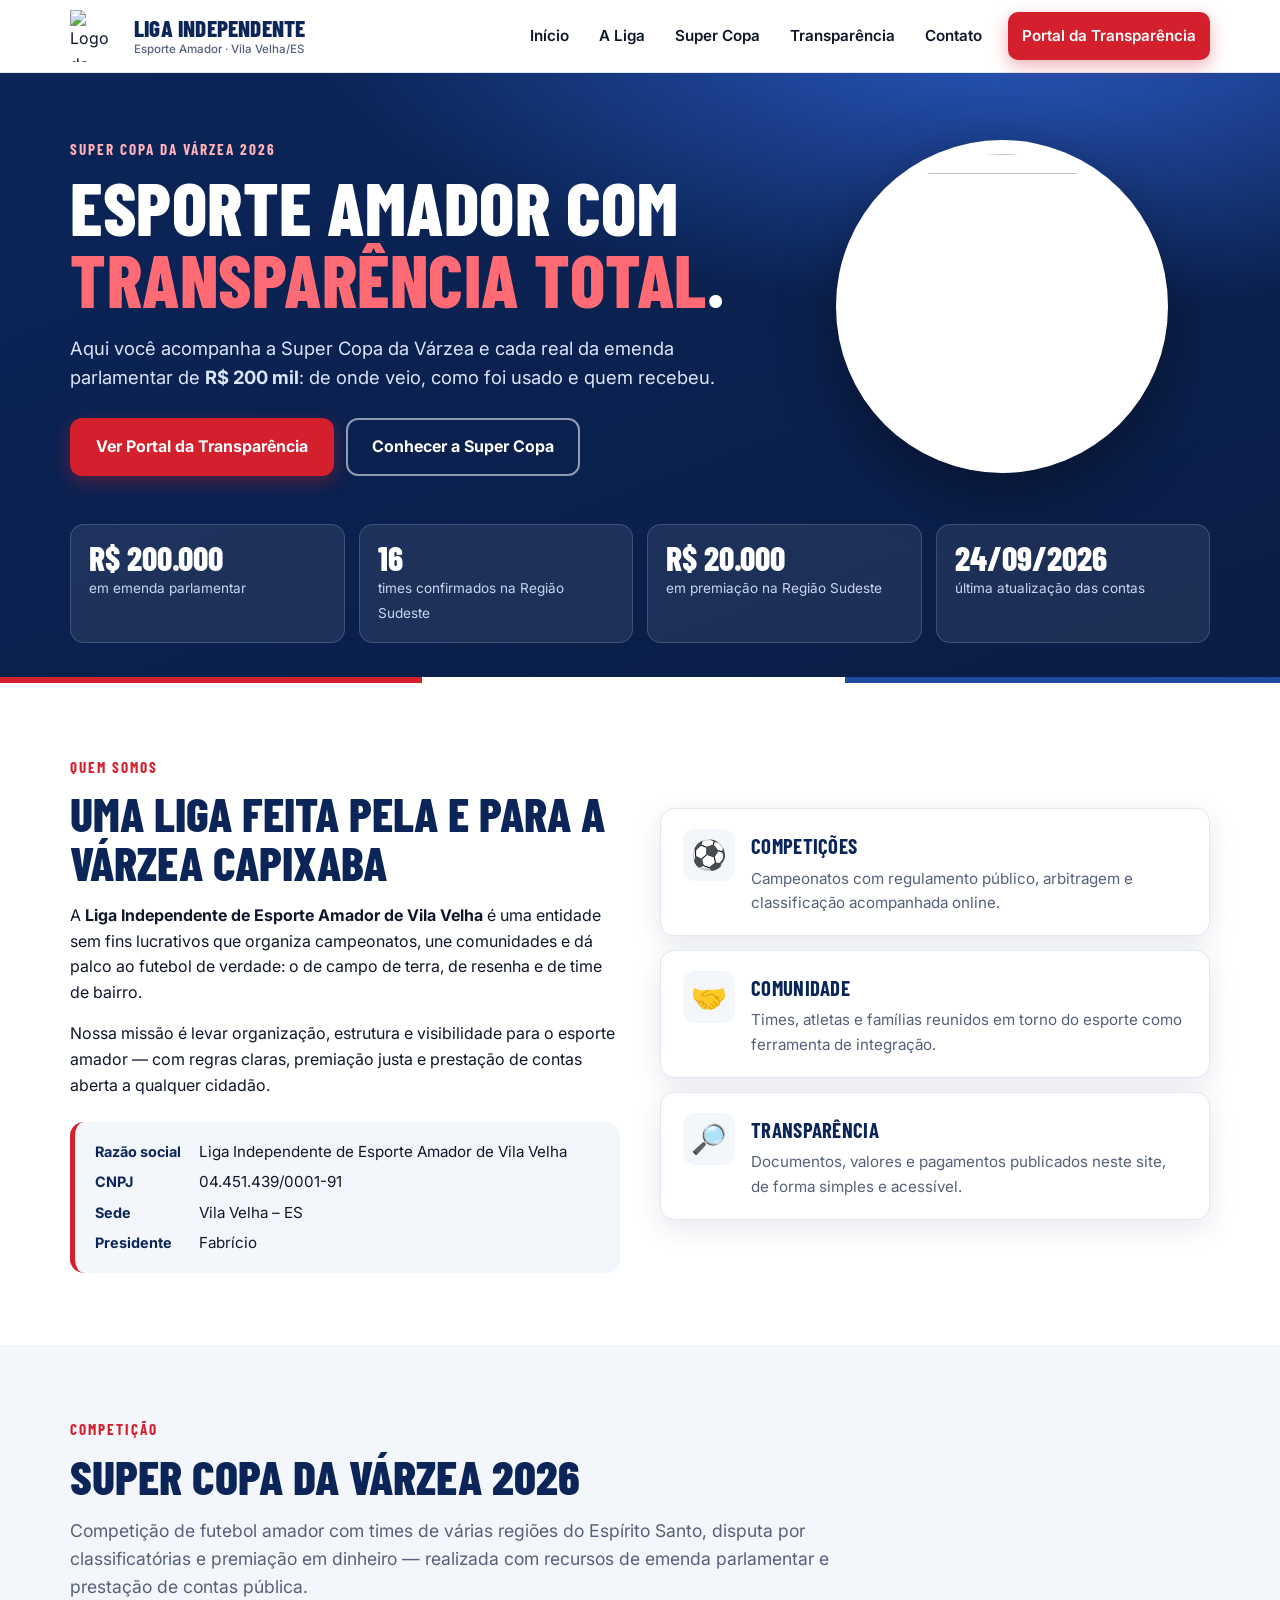
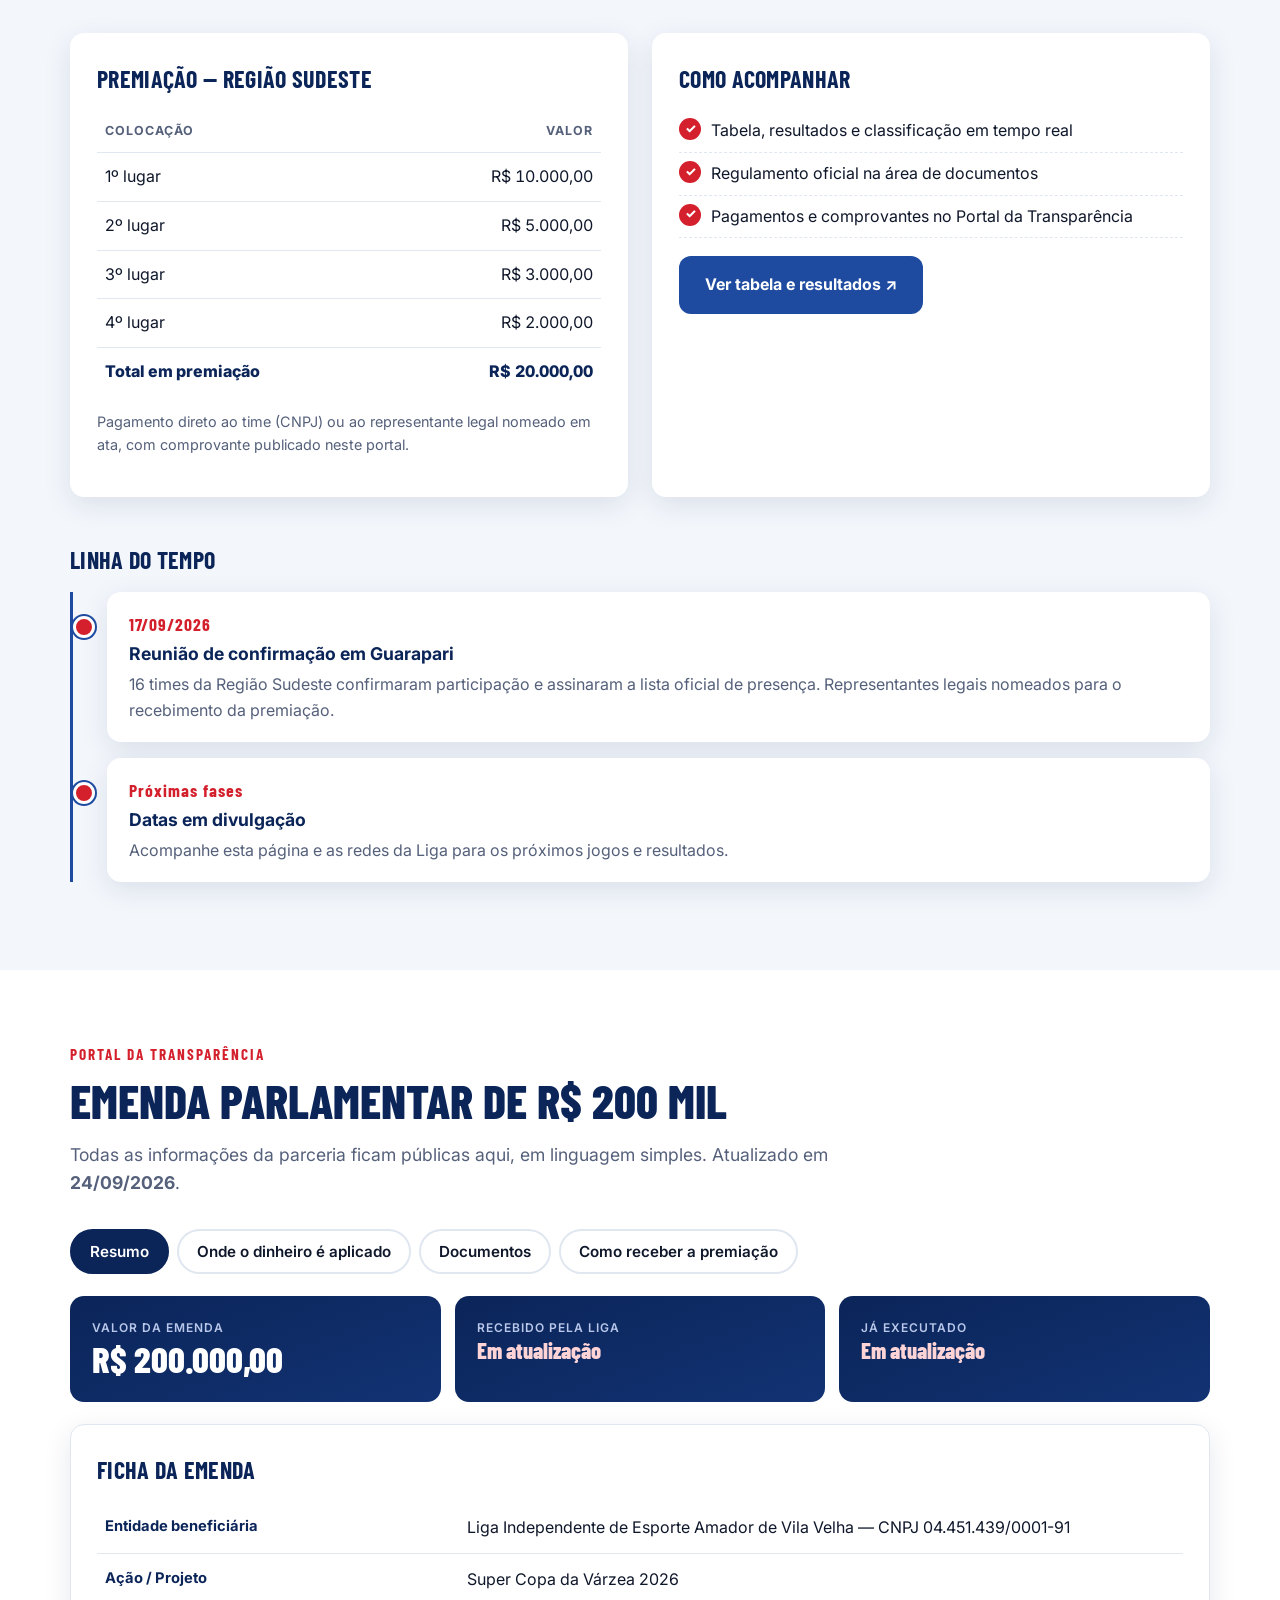
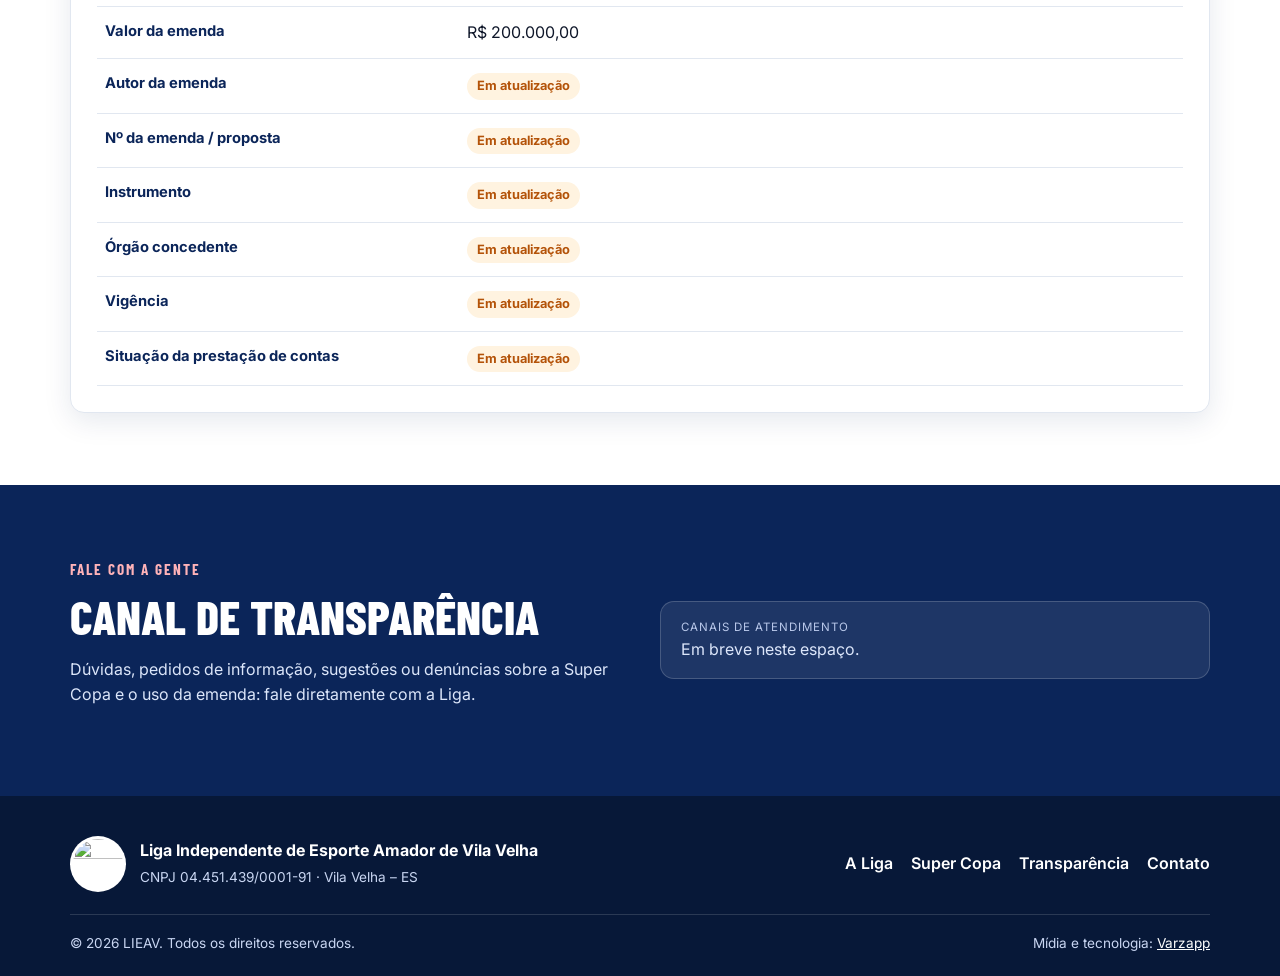
==== index.html @ 59b1d53a "Publica site da Liga (versao inicial)" ====
<!doctype html>
<html lang="pt-BR">
<head>
<meta charset="utf-8">
<meta name="viewport" content="width=device-width, initial-scale=1">
<title>Liga Independente de Esporte Amador de Vila Velha — Super Copa da Várzea e Transparência</title>
<meta name="description" content="Site oficial da Liga Independente de Esporte Amador de Vila Velha (LIEAV). Acompanhe a Super Copa da Várzea e o Portal da Transparência da emenda parlamentar de R$ 200 mil.">
<link rel="canonical" href="https://ligav.com.br/">
<meta name="theme-color" content="#0B2559">
<link rel="icon" type="image/png" href="assets/favicon.png">
<link rel="apple-touch-icon" href="assets/apple-touch-icon.png">
<meta property="og:type" content="website">
<meta property="og:locale" content="pt_BR">
<meta property="og:site_name" content="Liga Independente — LIEAV">
<meta property="og:title" content="Liga Independente de Esporte Amador de Vila Velha">
<meta property="og:description" content="Super Copa da Várzea e Portal da Transparência da emenda parlamentar de R$ 200 mil.">
<meta property="og:url" content="https://ligav.com.br/">
<meta property="og:image" content="https://ligav.com.br/assets/og-image.jpg">
<meta name="twitter:card" content="summary_large_image">
<link rel="preconnect" href="https://fonts.googleapis.com">
<link rel="preconnect" href="https://fonts.gstatic.com" crossorigin>
<link href="https://fonts.googleapis.com/css2?family=Barlow+Condensed:wght@600;700;800&family=Inter:wght@400;500;600;700&display=swap" rel="stylesheet">
<link rel="stylesheet" href="style.css">
<script type="application/ld+json">
{"@context":"https://schema.org","@type":"SportsOrganization","name":"Liga Independente de Esporte Amador de Vila Velha","alternateName":"LIEAV","url":"https://ligav.com.br/","logo":"https://ligav.com.br/assets/logo.png","sport":"Futebol","address":{"@type":"PostalAddress","addressLocality":"Vila Velha","addressRegion":"ES","addressCountry":"BR"},"taxID":"04.451.439/0001-91"}
</script>
</head>
<body>
<a class="skip" href="#conteudo">Ir para o conteúdo</a>

<header class="top" id="top">
  <div class="wrap top__in">
    <a class="brand" href="#inicio" aria-label="Liga Independente — início">
      <img src="assets/logo-256.png" width="52" height="52" alt="Logo da Liga Independente">
      <span class="brand__txt"><strong>Liga Independente</strong><small>Esporte Amador · Vila Velha/ES</small></span>
    </a>
    <button class="burger" aria-label="Abrir menu" aria-expanded="false" aria-controls="menu"><span></span><span></span><span></span></button>
    <nav id="menu" class="menu" aria-label="Principal">
      <a href="#inicio">Início</a>
      <a href="#liga">A Liga</a>
      <a href="#super-copa">Super Copa</a>
      <a href="#transparencia">Transparência</a>
      <a href="#contato">Contato</a>
      <a class="btn btn--red menu__cta" href="#transparencia">Portal da Transparência</a>
    </nav>
  </div>
</header>

<main id="conteudo">

<!-- HERO -->
<section class="hero" id="inicio">
  <div class="wrap hero__in">
    <div class="hero__txt">
      <span class="kicker">Super Copa da Várzea 2026</span>
      <h1>Esporte amador com <em>transparência total</em>.</h1>
      <p class="lead">Aqui você acompanha a Super Copa da Várzea e cada real da emenda parlamentar de <strong>R$&nbsp;200&nbsp;mil</strong>: de onde veio, como foi usado e quem recebeu.</p>
      <div class="hero__cta">
        <a class="btn btn--red" href="#transparencia">Ver Portal da Transparência</a>
        <a class="btn btn--ghost" href="#super-copa">Conhecer a Super Copa</a>
      </div>
    </div>
    <div class="hero__logo"><img src="assets/logo.png" alt="" width="380" height="380"></div>
  </div>
  <div class="wrap">
    <ul class="stats" id="stats" aria-label="Números da competição"></ul>
  </div>
</section>

<!-- A LIGA -->
<section class="sec" id="liga">
  <div class="wrap grid2">
    <div>
      <span class="kicker kicker--dark">Quem somos</span>
      <h2>Uma liga feita pela e para a várzea capixaba</h2>
      <p>A <strong>Liga Independente de Esporte Amador de Vila Velha</strong> é uma entidade sem fins lucrativos que organiza campeonatos, une comunidades e dá palco ao futebol de verdade: o de campo de terra, de resenha e de time de bairro.</p>
      <p>Nossa missão é levar organização, estrutura e visibilidade para o esporte amador — com regras claras, premiação justa e prestação de contas aberta a qualquer cidadão.</p>
      <dl class="facts" id="facts"></dl>
    </div>
    <div class="cards3">
      <article class="card"><div class="ico" aria-hidden="true">⚽</div><h3>Competições</h3><p>Campeonatos com regulamento público, arbitragem e classificação acompanhada online.</p></article>
      <article class="card"><div class="ico" aria-hidden="true">🤝</div><h3>Comunidade</h3><p>Times, atletas e famílias reunidos em torno do esporte como ferramenta de integração.</p></article>
      <article class="card"><div class="ico" aria-hidden="true">🔎</div><h3>Transparência</h3><p>Documentos, valores e pagamentos publicados neste site, de forma simples e acessível.</p></article>
    </div>
  </div>
</section>

<!-- SUPER COPA -->
<section class="sec sec--alt" id="super-copa">
  <div class="wrap">
    <span class="kicker kicker--dark">Competição</span>
    <h2>Super Copa da Várzea 2026</h2>
    <p class="sec__lead">Competição de futebol amador com times de várias regiões do Espírito Santo, disputa por classificatórias e premiação em dinheiro — realizada com recursos de emenda parlamentar e prestação de contas pública.</p>

    <div class="grid2 grid2--top">
      <div class="panel">
        <h3>Premiação — Região Sudeste</h3>
        <table class="tbl" id="tbl-premio"><thead><tr><th>Colocação</th><th class="r">Valor</th></tr></thead><tbody></tbody><tfoot></tfoot></table>
        <p class="note">Pagamento direto ao time (CNPJ) ou ao representante legal nomeado em ata, com comprovante publicado neste portal.</p>
      </div>
      <div class="panel">
        <h3>Como acompanhar</h3>
        <ul class="ticks">
          <li>Tabela, resultados e classificação em tempo real</li>
          <li>Regulamento oficial na área de documentos</li>
          <li>Pagamentos e comprovantes no Portal da Transparência</li>
        </ul>
        <a class="btn btn--blue" id="btn-tabelas" href="https://varzapp.com" target="_blank" rel="noopener">Ver tabela e resultados ↗</a>
      </div>
    </div>

    <h3 class="sub">Linha do tempo</h3>
    <ol class="timeline" id="timeline"></ol>
  </div>
</section>

<!-- TRANSPARÊNCIA -->
<section class="sec" id="transparencia">
  <div class="wrap">
    <span class="kicker kicker--dark">Portal da Transparência</span>
    <h2>Emenda parlamentar de R$&nbsp;200&nbsp;mil</h2>
    <p class="sec__lead">Todas as informações da parceria ficam públicas aqui, em linguagem simples. Atualizado em <strong id="atualizado"></strong>.</p>

    <nav class="tabs" role="tablist" aria-label="Seções da transparência">
      <button role="tab" aria-selected="true" data-tab="resumo">Resumo</button>
      <button role="tab" aria-selected="false" data-tab="aplicacao">Onde o dinheiro é aplicado</button>
      <button role="tab" aria-selected="false" data-tab="documentos">Documentos</button>
      <button role="tab" aria-selected="false" data-tab="premiacao">Como receber a premiação</button>
    </nav>

    <div class="tabpanel" id="tab-resumo">
      <div class="money" id="money"></div>
      <div class="panel">
        <h3>Ficha da emenda</h3>
        <dl class="ficha" id="ficha"></dl>
      </div>
    </div>

    <div class="tabpanel" id="tab-aplicacao" hidden>
      <div class="panel">
        <h3>Plano de aplicação</h3>
        <p class="note">Mostramos aqui apenas valores já confirmados. O plano completo é publicado em <a href="#transparencia" data-goto="documentos">Documentos</a> assim que aprovado.</p>
        <div id="aplicacao"></div>
      </div>
    </div>

    <div class="tabpanel" id="tab-documentos" hidden>
      <div class="filters" id="filters" role="group" aria-label="Filtrar por categoria"></div>
      <ul class="docs" id="docs"></ul>
    </div>

    <div class="tabpanel" id="tab-premiacao" hidden>
      <div class="grid2 grid2--top">
        <div class="panel">
          <h3>Time sem CNPJ</h3>
          <p>Times sem CNPJ formalizam um <strong>representante legal</strong> por meio de ata, para receber a premiação com segurança e transparência.</p>
          <h4>A ata deve conter</h4>
          <ul class="ticks">
            <li>Assinatura de, no mínimo, 3 membros do time</li>
            <li>Nome e CPF do representante legal nomeado</li>
            <li>Dados bancários completos (banco, agência, conta e tipo)</li>
            <li>Assinatura e aceite do representante nomeado</li>
            <li>Data e registro formal</li>
          </ul>
        </div>
        <div class="panel">
          <h3>Documentos necessários</h3>
          <ul class="ticks">
            <li>Cópia da ata assinada</li>
            <li>Cópia do CPF do representante legal</li>
            <li>Comprovante da conta bancária</li>
          </ul>
          <p class="note"><strong>Importante:</strong> o representante responde legal e financeiramente pelo recebimento. Por segurança e pela LGPD, os dados pessoais entregues à Liga <u>não são publicados</u> — aqui aparecem apenas nome do time, valor e comprovante de pagamento.</p>
        </div>
      </div>
    </div>
  </div>
</section>

<!-- CONTATO -->
<section class="sec sec--navy" id="contato">
  <div class="wrap grid2">
    <div>
      <span class="kicker">Fale com a gente</span>
      <h2>Canal de transparência</h2>
      <p>Dúvidas, pedidos de informação, sugestões ou denúncias sobre a Super Copa e o uso da emenda: fale diretamente com a Liga.</p>
    </div>
    <div class="contact" id="contact"></div>
  </div>
</section>
</main>

<footer class="foot">
  <div class="wrap foot__in">
    <div class="foot__brand">
      <img src="assets/logo-256.png" width="56" height="56" alt="">
      <div>
        <strong>Liga Independente de Esporte Amador de Vila Velha</strong>
        <span>CNPJ 04.451.439/0001-91 · Vila Velha – ES</span>
      </div>
    </div>
    <div class="foot__links">
      <a href="#liga">A Liga</a><a href="#super-copa">Super Copa</a><a href="#transparencia">Transparência</a><a href="#contato">Contato</a>
    </div>
  </div>
  <div class="wrap foot__copy">
    <span>© 2026 LIEAV. Todos os direitos reservados.</span>
    <span>Mídia e tecnologia: <a href="https://varzapp.com" target="_blank" rel="noopener">Varzapp</a></span>
  </div>
</footer>

<script src="data.js"></script>
<script src="app.js"></script>
</body>
</html>
---- style.css ----
:root{
  --navy:#0B2559; --blue:#1E4BA0; --red:#D4202C; --red-d:#B21823;
  --ink:#0F172A; --muted:#55607A; --bg:#FFFFFF; --alt:#F3F6FB; --line:#E1E7F0;
  --ok:#0F8A5F; --warn:#B45309;
  --r:14px; --shadow:0 8px 28px rgba(11,37,89,.10);
  --f-head:'Barlow Condensed','Arial Narrow',Arial,sans-serif;
  --f-body:'Inter',system-ui,-apple-system,'Segoe UI',Roboto,Arial,sans-serif;
}
*{box-sizing:border-box}
html{scroll-behavior:smooth;scroll-padding-top:84px}
body{margin:0;font-family:var(--f-body);color:var(--ink);background:var(--bg);line-height:1.6;-webkit-font-smoothing:antialiased}
img{max-width:100%;height:auto}
a{color:var(--blue)}
.wrap{width:min(1140px,100% - 32px);margin-inline:auto}
.skip{position:absolute;left:-999px;top:8px;background:var(--navy);color:#fff;padding:8px 14px;border-radius:8px;z-index:100}
.skip:focus{left:8px}

/* header */
.top{position:sticky;top:0;z-index:50;background:rgba(255,255,255,.96);backdrop-filter:blur(8px);border-bottom:1px solid var(--line)}
.top__in{display:flex;align-items:center;justify-content:space-between;gap:16px;min-height:72px}
.brand{display:flex;align-items:center;gap:12px;text-decoration:none;color:var(--ink)}
.brand__txt{display:flex;flex-direction:column;line-height:1.1}
.brand__txt strong{font-family:var(--f-head);font-size:1.45rem;font-weight:800;letter-spacing:.2px;color:var(--navy);text-transform:uppercase}
.brand__txt small{font-size:.72rem;color:var(--muted);font-weight:500;margin-top:2px}
.menu{display:flex;align-items:center;gap:6px}
.menu a{text-decoration:none;color:var(--ink);font-weight:600;font-size:.95rem;padding:10px 12px;border-radius:10px}
.menu a:hover{background:var(--alt);color:var(--blue)}
.menu .menu__cta{margin-left:8px;color:#fff}
.menu .menu__cta:hover{background:var(--red-d);color:#fff}
.burger{display:none;background:none;border:0;padding:10px;cursor:pointer;border-radius:10px}
.burger span{display:block;width:24px;height:3px;background:var(--navy);margin:5px 0;border-radius:2px;transition:.2s}
.burger[aria-expanded=true] span:nth-child(1){transform:translateY(8px) rotate(45deg)}
.burger[aria-expanded=true] span:nth-child(2){opacity:0}
.burger[aria-expanded=true] span:nth-child(3){transform:translateY(-8px) rotate(-45deg)}

/* buttons */
.btn{display:inline-flex;align-items:center;justify-content:center;gap:8px;font-family:var(--f-body);font-weight:700;font-size:1rem;padding:14px 24px;border-radius:12px;border:2px solid transparent;text-decoration:none;cursor:pointer;transition:transform .15s,background .15s,box-shadow .15s}
.btn:hover{transform:translateY(-1px)}
.btn--red{background:var(--red);color:#fff;box-shadow:0 6px 18px rgba(212,32,44,.35)}
.btn--red:hover{background:var(--red-d)}
.btn--blue{background:var(--blue);color:#fff}
.btn--blue:hover{background:var(--navy)}
.btn--ghost{background:transparent;color:#fff;border-color:rgba(255,255,255,.55)}
.btn--ghost:hover{background:rgba(255,255,255,.12)}
.btn--wa{background:#1FA855;color:#fff}

/* hero */
.hero{background:radial-gradient(1200px 500px at 80% -10%,#2A5BC4 0%,transparent 60%),linear-gradient(160deg,var(--navy) 0%,#0A1D45 100%);color:#fff;padding:64px 0 0;position:relative;overflow:hidden}
.hero::after{content:"";position:absolute;left:0;right:0;bottom:0;height:6px;background:linear-gradient(90deg,var(--red),var(--red) 33%,#fff 33%,#fff 66%,var(--blue) 66%)}
.hero__in{display:grid;grid-template-columns:1.25fr .75fr;gap:32px;align-items:center}
.kicker{display:inline-block;font-family:var(--f-head);font-weight:700;letter-spacing:2px;text-transform:uppercase;font-size:.95rem;color:#FFB3B8;margin-bottom:10px}
.kicker--dark{color:var(--red)}
.hero h1{font-family:var(--f-head);font-weight:800;font-size:clamp(2.6rem,6vw,4.6rem);line-height:.98;text-transform:uppercase;margin:0 0 18px;letter-spacing:.5px}
.hero h1 em{font-style:normal;color:#FF6B74}
.lead{font-size:1.15rem;max-width:56ch;color:#DCE6FA;margin:0 0 26px}
.hero__cta{display:flex;flex-wrap:wrap;gap:12px}
.hero__logo{display:flex;justify-content:center}
.hero__logo img{width:min(340px,80%);background:#fff;border-radius:50%;padding:14px;box-shadow:0 20px 60px rgba(0,0,0,.35)}
.stats{list-style:none;display:grid;grid-template-columns:repeat(4,1fr);gap:14px;margin:48px 0 0;padding:0 0 40px}
.stats li{background:rgba(255,255,255,.08);border:1px solid rgba(255,255,255,.16);border-radius:var(--r);padding:16px 18px}
.stats b{display:block;font-family:var(--f-head);font-size:2.1rem;line-height:1;font-weight:800}
.stats span{font-size:.85rem;color:#C9D6F2}

/* sections */
.sec{padding:72px 0}
.sec--alt{background:var(--alt)}
.sec--navy{background:var(--navy);color:#fff}
.sec--navy p{color:#DCE6FA}
h2{font-family:var(--f-head);font-size:clamp(2rem,4.2vw,3rem);line-height:1.02;text-transform:uppercase;font-weight:800;color:var(--navy);margin:0 0 16px}
.sec--navy h2{color:#fff}
h3{font-family:var(--f-head);font-size:1.5rem;text-transform:uppercase;font-weight:700;color:var(--navy);margin:0 0 12px;letter-spacing:.3px}
h4{font-size:.95rem;margin:18px 0 6px;color:var(--navy)}
.sec__lead{font-size:1.1rem;color:var(--muted);max-width:72ch;margin:0 0 32px}
.sub{margin-top:44px}
.grid2{display:grid;grid-template-columns:1fr 1fr;gap:40px;align-items:center}
.grid2--top{align-items:stretch;gap:24px}
.cards3{display:grid;gap:14px}
.card{background:#fff;border:1px solid var(--line);border-radius:var(--r);padding:20px 22px;box-shadow:var(--shadow);display:grid;grid-template-columns:auto 1fr;column-gap:16px}
.card .ico{grid-row:span 2;font-size:1.8rem;width:52px;height:52px;border-radius:12px;background:var(--alt);display:grid;place-items:center}
.card h3{margin:0 0 4px;font-size:1.3rem}
.card p{margin:0;color:var(--muted);font-size:.95rem}
.facts{display:grid;grid-template-columns:auto 1fr;gap:6px 18px;margin:24px 0 0;padding:18px 20px;background:var(--alt);border-radius:var(--r);border-left:5px solid var(--red)}
.facts dt{font-weight:700;color:var(--navy);font-size:.9rem}
.facts dd{margin:0;font-size:.95rem}

/* panels & tables */
.panel{background:#fff;border:1px solid var(--line);border-radius:var(--r);padding:26px;box-shadow:var(--shadow)}
.sec--alt .panel{border-color:transparent}
.tbl{width:100%;border-collapse:collapse;margin:6px 0 10px}
.tbl th,.tbl td{padding:11px 8px;border-bottom:1px solid var(--line);text-align:left}
.tbl th{font-size:.78rem;text-transform:uppercase;letter-spacing:1px;color:var(--muted)}
.tbl .r{text-align:right;font-variant-numeric:tabular-nums}
.tbl tfoot td{font-weight:800;color:var(--navy);border-bottom:0}
.note{font-size:.9rem;color:var(--muted)}
.ticks{list-style:none;margin:0 0 18px;padding:0}
.ticks li{position:relative;padding:8px 0 8px 32px;border-bottom:1px dashed var(--line)}
.ticks li::before{content:"✓";position:absolute;left:0;top:8px;width:22px;height:22px;border-radius:50%;background:var(--red);color:#fff;font-size:.8rem;display:grid;place-items:center;font-weight:800}

/* timeline */
.timeline{list-style:none;margin:0;padding:0 0 0 22px;border-left:3px solid var(--blue)}
.timeline li{position:relative;background:#fff;border-radius:var(--r);padding:18px 22px;margin:0 0 16px 12px;box-shadow:var(--shadow)}
.timeline li::before{content:"";position:absolute;left:-12px;margin-left:-22px;top:24px;width:16px;height:16px;border-radius:50%;background:var(--red);border:3px solid #fff;box-shadow:0 0 0 2px var(--blue)}
.timeline time{font-family:var(--f-head);font-weight:700;color:var(--red);font-size:1.1rem;letter-spacing:1px}
.timeline h4{margin:2px 0 4px;font-size:1.1rem}
.timeline p{margin:0;color:var(--muted)}

/* tabs */
.tabs{display:flex;gap:8px;flex-wrap:wrap;margin-bottom:22px}
.tabs button{font:600 .95rem var(--f-body);padding:11px 18px;border-radius:999px;border:2px solid var(--line);background:#fff;color:var(--ink);cursor:pointer}
.tabs button[aria-selected=true]{background:var(--navy);border-color:var(--navy);color:#fff}
.tabs button:hover:not([aria-selected=true]){border-color:var(--blue);color:var(--blue)}
.tabpanel[hidden]{display:none}

/* money */
.money{display:grid;grid-template-columns:repeat(3,1fr);gap:14px;margin-bottom:22px}
.money .m{background:linear-gradient(160deg,var(--navy),#123273);color:#fff;border-radius:var(--r);padding:22px}
.money .m small{display:block;text-transform:uppercase;letter-spacing:1px;font-size:.75rem;color:#B9C8EA;font-weight:600}
.money .m b{font-family:var(--f-head);font-size:2.3rem;line-height:1.1;font-weight:800}
.money .m--pend b{font-size:1.4rem;color:#FFD4D7}
.money .bar{height:8px;background:rgba(255,255,255,.18);border-radius:8px;margin-top:10px;overflow:hidden}
.money .bar i{display:block;height:100%;background:#FF6B74;border-radius:8px}
.ficha{display:grid;grid-template-columns:minmax(180px,1fr) 2fr;margin:0}
.ficha dt,.ficha dd{padding:13px 8px;border-bottom:1px solid var(--line);margin:0}
.ficha dt{font-weight:700;color:var(--navy);font-size:.92rem}
.pend{display:inline-block;font-size:.8rem;font-weight:700;background:#FFF3E0;color:var(--warn);padding:3px 10px;border-radius:999px}

/* docs */
.filters{display:flex;flex-wrap:wrap;gap:8px;margin-bottom:16px}
.filters button{font:600 .85rem var(--f-body);padding:8px 14px;border-radius:999px;border:1.5px solid var(--line);background:#fff;cursor:pointer}
.filters button[aria-pressed=true]{background:var(--blue);color:#fff;border-color:var(--blue)}
.docs{list-style:none;margin:0;padding:0;display:grid;gap:10px}
.doc{display:flex;align-items:center;gap:14px;background:#fff;border:1px solid var(--line);border-radius:12px;padding:14px 16px}
.doc__ico{flex:none;width:44px;height:52px;border-radius:8px;background:#FDECEE;color:var(--red);font-weight:800;font-size:.78rem;display:grid;place-items:center;border:1px solid #F7C8CC}
.doc--off .doc__ico{background:var(--alt);color:var(--muted);border-color:var(--line)}
.doc__t{flex:1;min-width:0}
.doc__t strong{display:block;font-size:.98rem;line-height:1.3}
.doc__t small{color:var(--muted)}
.doc a.btn{padding:9px 16px;font-size:.88rem}
.empty{color:var(--muted);padding:20px}

/* contact */
.contact{display:grid;gap:12px}
.contact .ci{background:rgba(255,255,255,.08);border:1px solid rgba(255,255,255,.18);border-radius:var(--r);padding:16px 20px;color:#fff;text-decoration:none;display:block}
.contact .ci small{display:block;color:#B9C8EA;text-transform:uppercase;letter-spacing:1px;font-size:.72rem}
.contact a.ci:hover{background:rgba(255,255,255,.16)}
.contact .soon{color:#DCE6FA}

/* footer */
.foot{background:#071838;color:#C9D6F2;padding:40px 0 22px}
.foot a{color:#fff}
.foot__in{display:flex;flex-wrap:wrap;justify-content:space-between;gap:24px;align-items:center;padding-bottom:22px;border-bottom:1px solid rgba(255,255,255,.14)}
.foot__brand{display:flex;gap:14px;align-items:center}
.foot__brand img{background:#fff;border-radius:50%;padding:3px}
.foot__brand strong{display:block;color:#fff}
.foot__brand span{font-size:.85rem}
.foot__links{display:flex;gap:18px;flex-wrap:wrap}
.foot__links a{text-decoration:none;font-weight:600}
.foot__copy{display:flex;flex-wrap:wrap;justify-content:space-between;gap:8px;padding-top:18px;font-size:.85rem}

/* responsive */
@media (max-width:900px){
  .hero__in,.grid2{grid-template-columns:1fr}
  .hero__logo{order:-1}
  .hero__logo img{width:170px}
  .stats{grid-template-columns:1fr 1fr}
  .money{grid-template-columns:1fr}
  .ficha{grid-template-columns:1fr}
  .ficha dt{border-bottom:0;padding-bottom:0}
  .burger{display:block}
  .menu{position:absolute;left:0;right:0;top:100%;background:#fff;border-bottom:1px solid var(--line);flex-direction:column;align-items:stretch;padding:10px 16px 18px;display:none;box-shadow:var(--shadow)}
  .menu.open{display:flex}
  .menu .menu__cta{margin:8px 0 0;text-align:center}
  .sec{padding:52px 0}
  .brand__txt strong{font-size:1.2rem}
}
@media (max-width:520px){
  .stats b{font-size:1.6rem}
  .brand__txt small{display:none}
  .doc{flex-wrap:wrap}
  .doc a.btn,.doc .pend{margin-left:58px}
  .hero{padding-top:36px}
}
@media (prefers-reduced-motion:reduce){html{scroll-behavior:auto}*{transition:none!important}}
:focus-visible{outline:3px solid #FFB020;outline-offset:2px}
@media print{.top,.hero__cta,.tabs,.burger{display:none}.tabpanel[hidden]{display:block}}
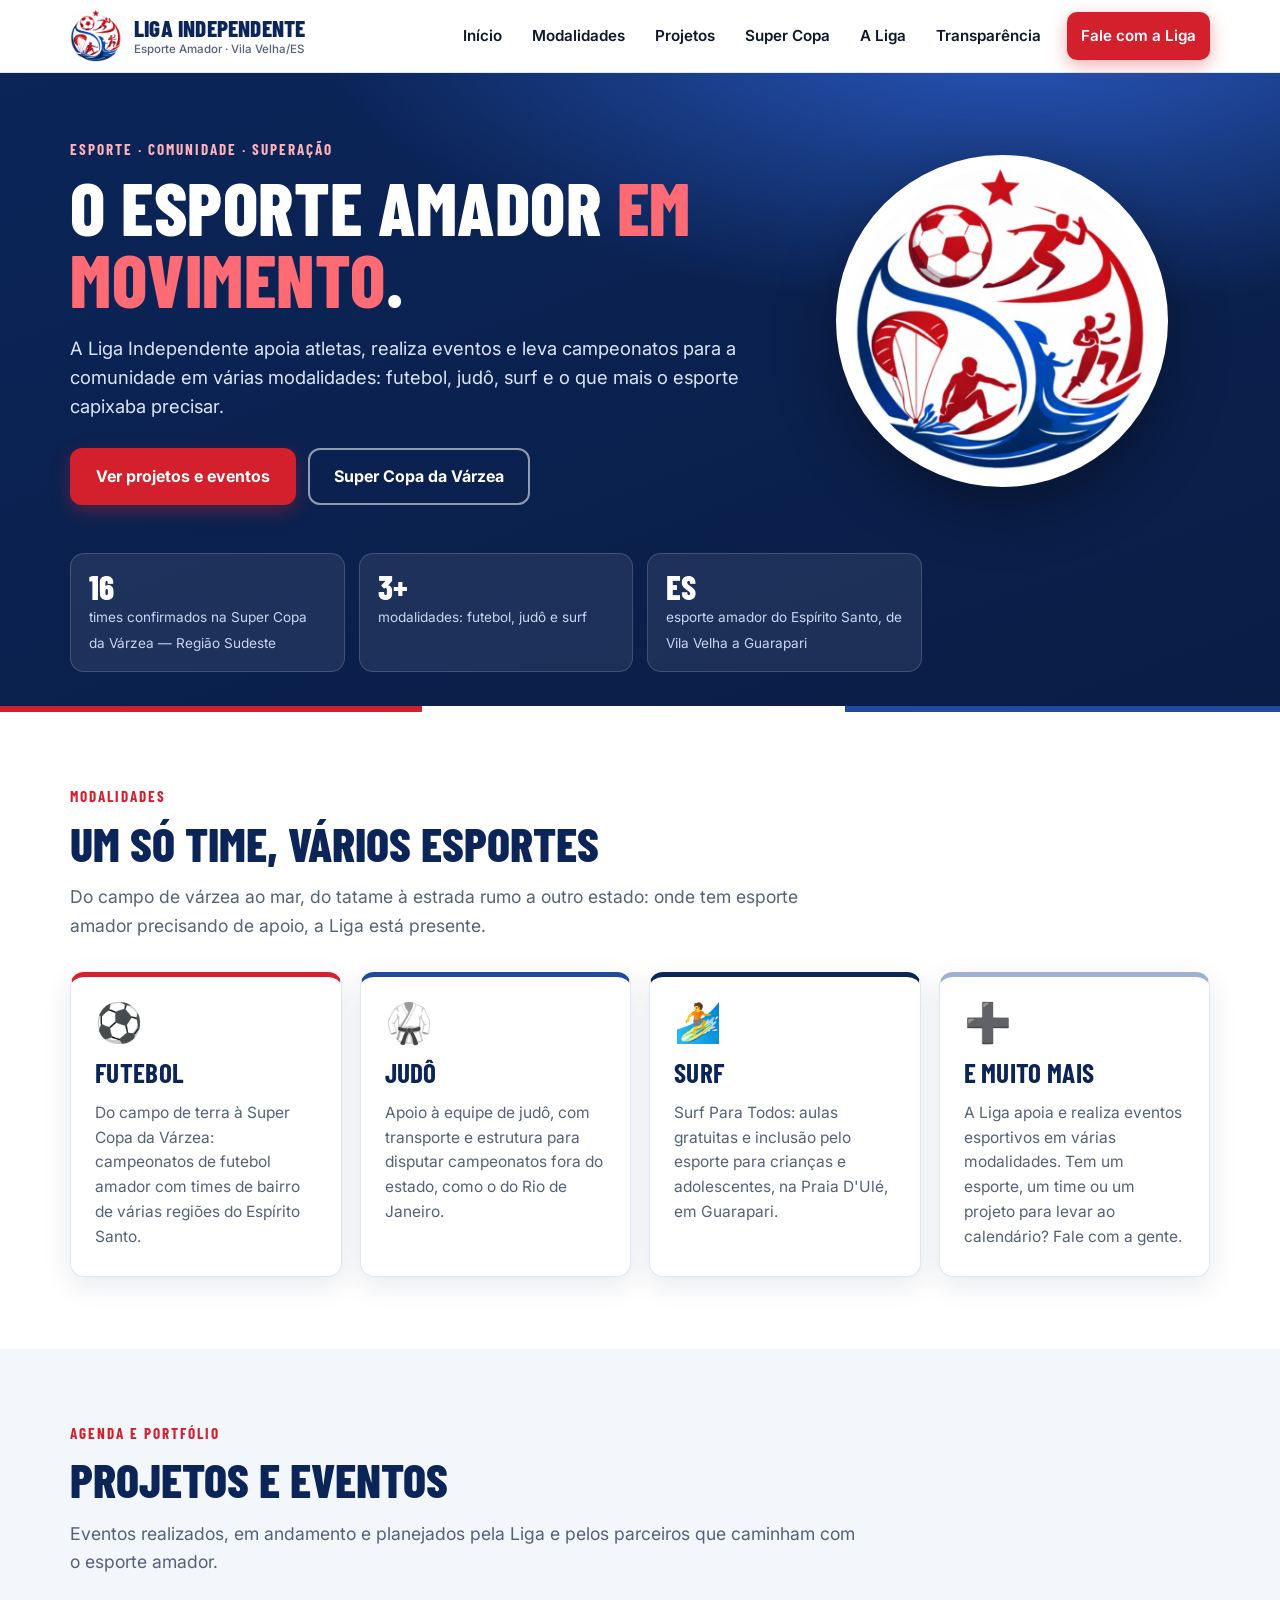
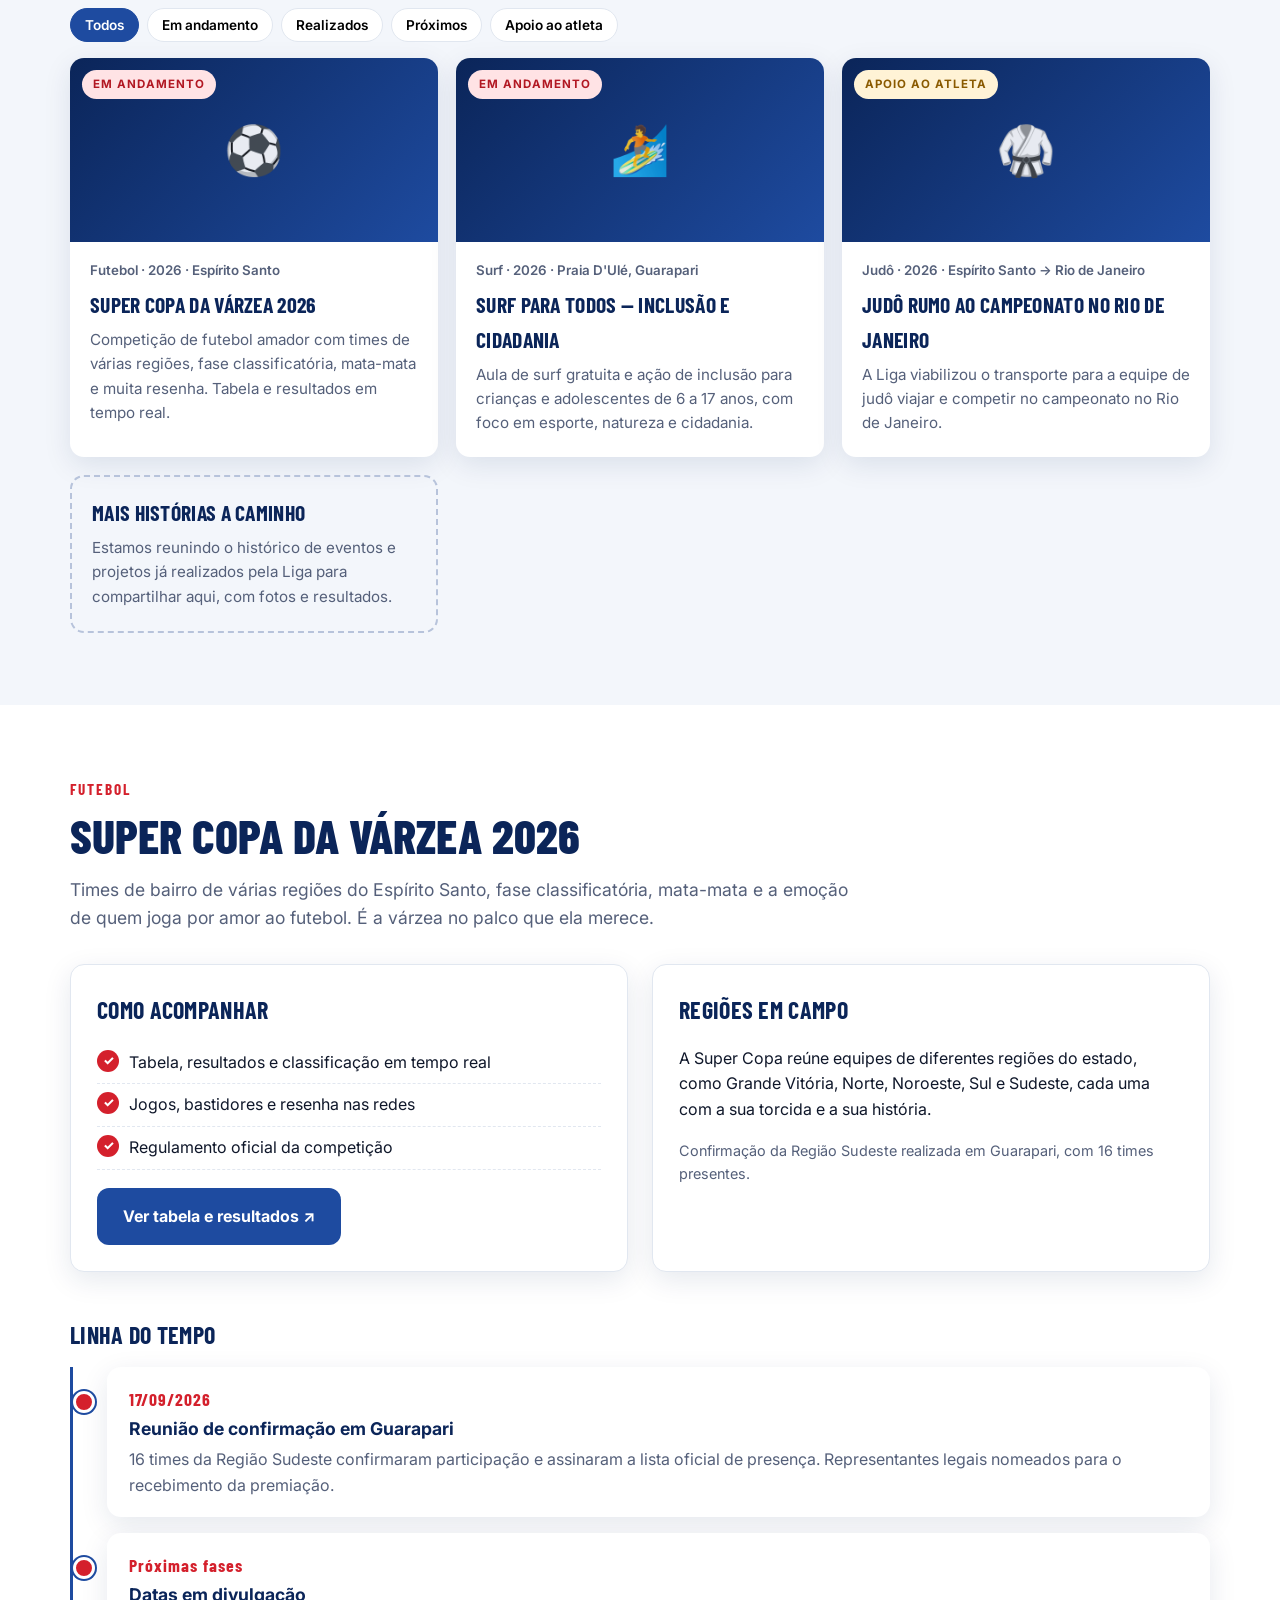
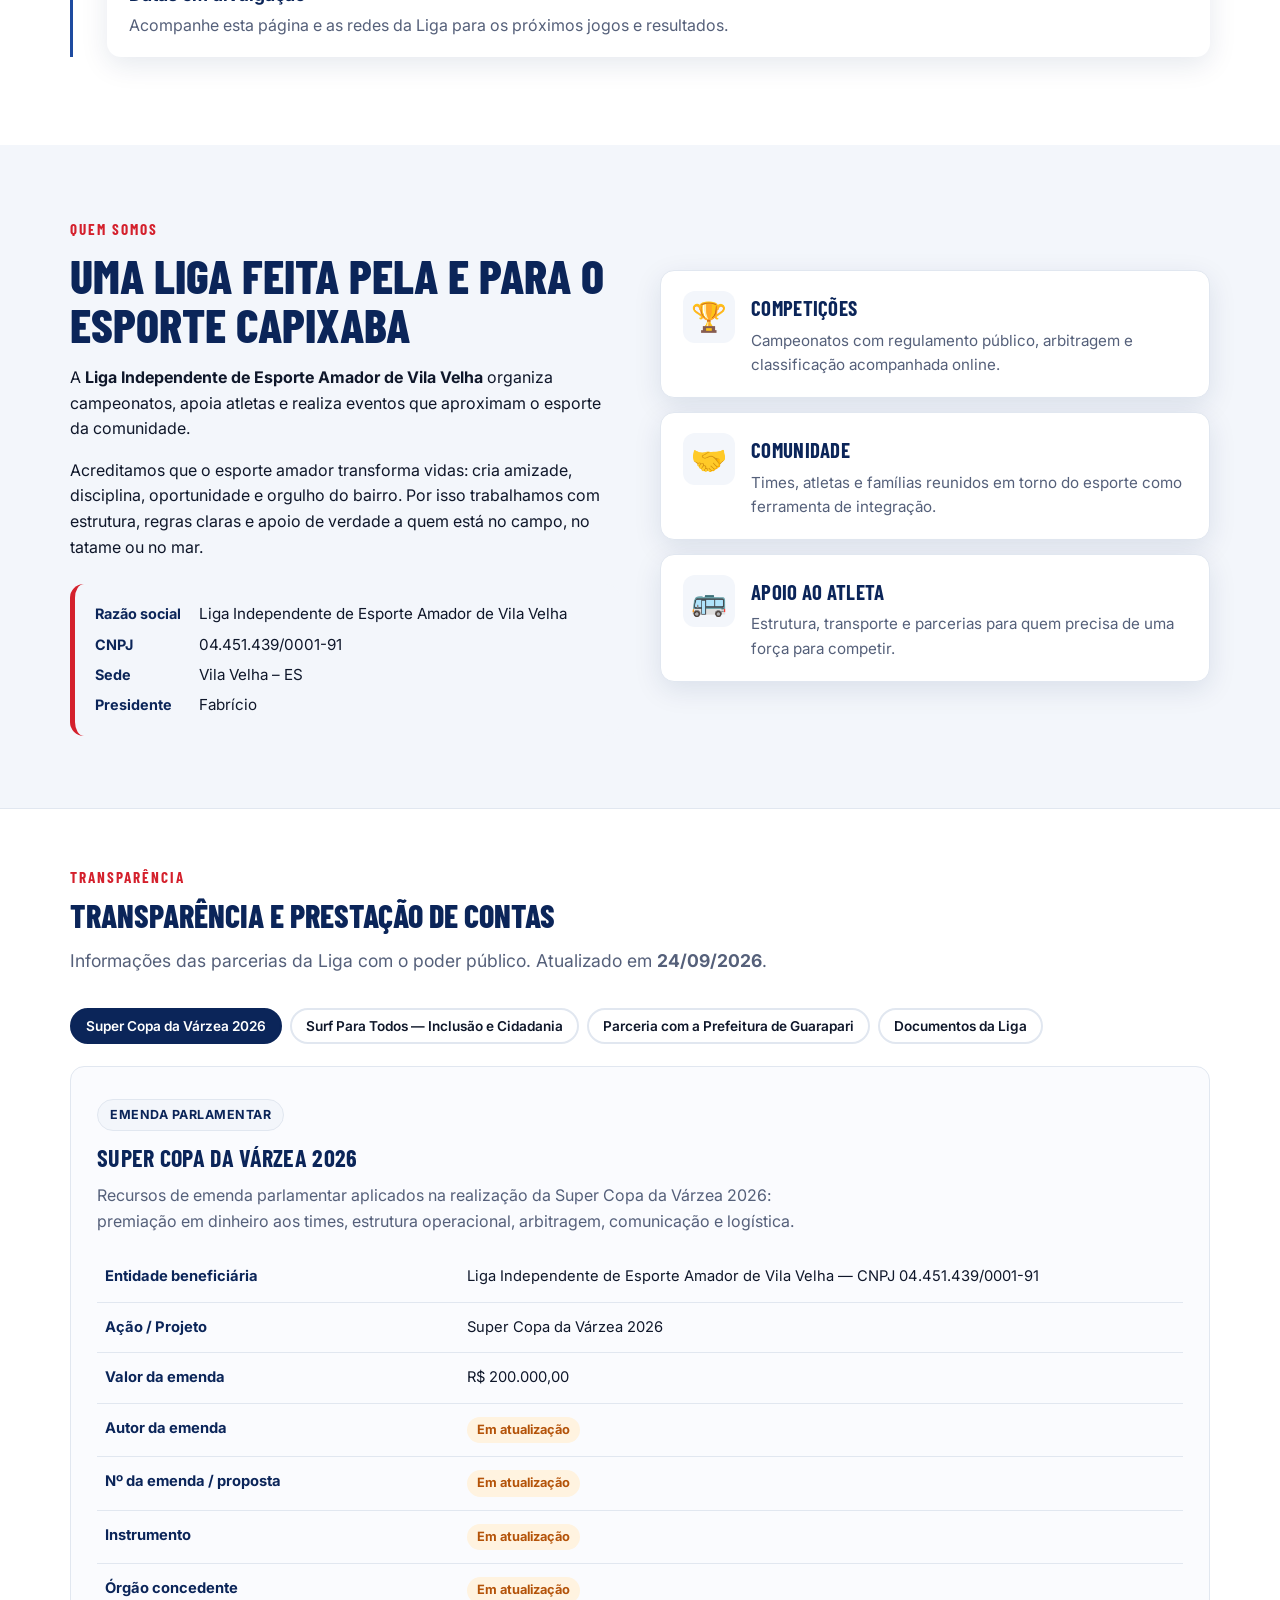
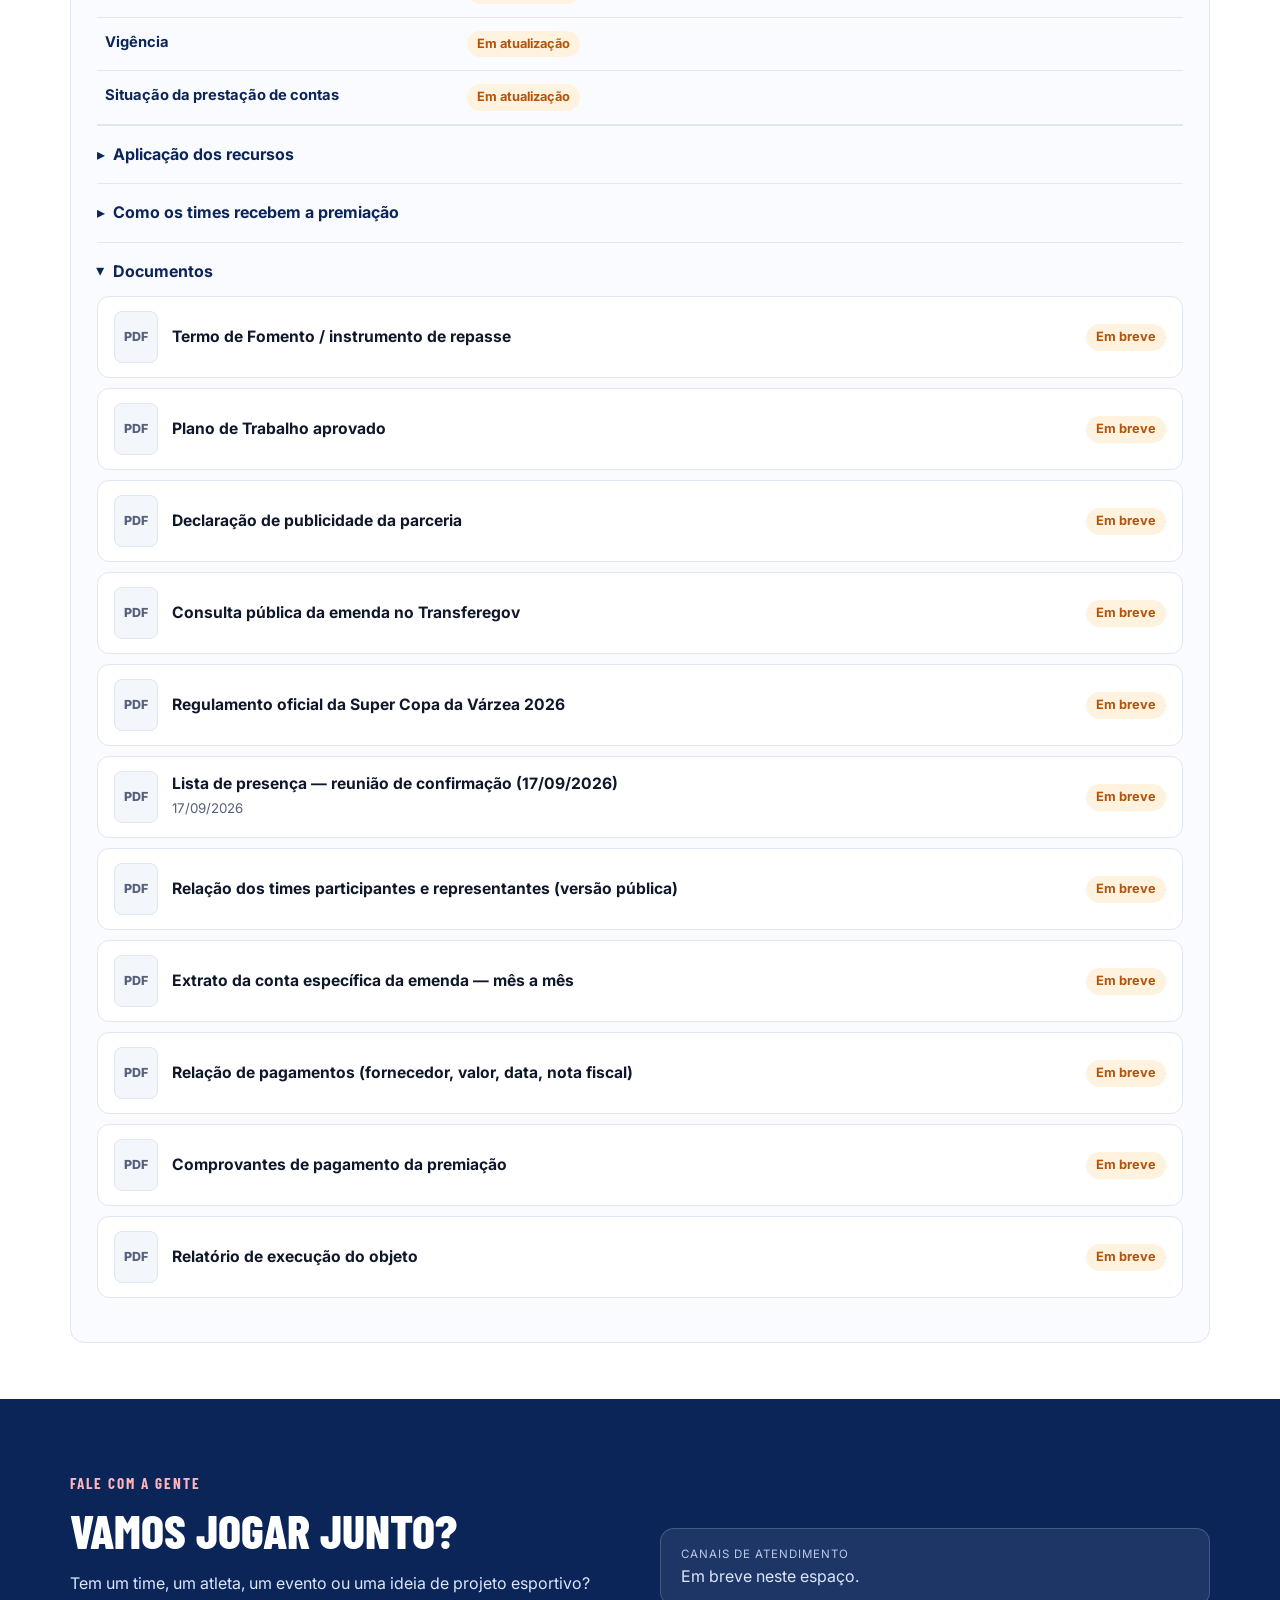
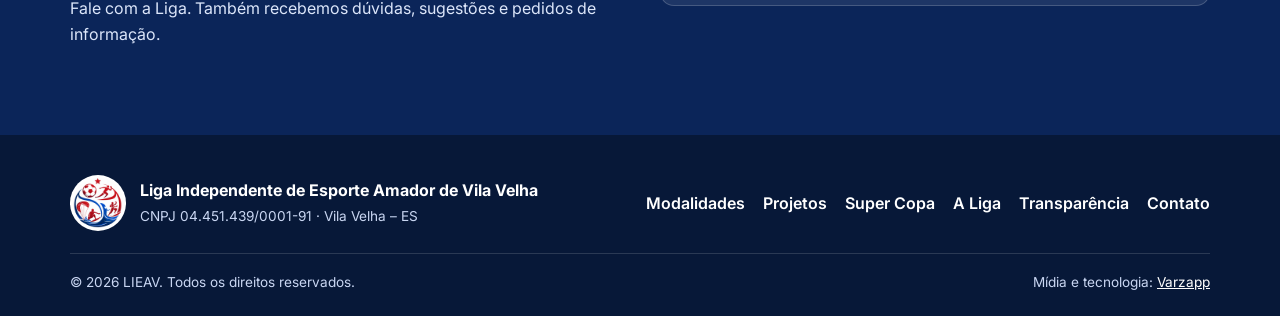
==== commit c28baf5c: "Site com foco em esporte: modalidades, projetos e transparencia discreta" ====
--- a/index.html
+++ b/index.html
@@ -3,8 +3,8 @@
 <head>
 <meta charset="utf-8">
 <meta name="viewport" content="width=device-width, initial-scale=1">
-<title>Liga Independente de Esporte Amador de Vila Velha — Super Copa da Várzea e Transparência</title>
-<meta name="description" content="Site oficial da Liga Independente de Esporte Amador de Vila Velha (LIEAV). Acompanhe a Super Copa da Várzea e o Portal da Transparência da emenda parlamentar de R$ 200 mil.">
+<title>Liga Independente de Esporte Amador de Vila Velha — Futebol, Judô, Surf e mais</title>
+<meta name="description" content="Site oficial da Liga Independente de Esporte Amador de Vila Velha (LIEAV): eventos, campeonatos e projetos esportivos em várias modalidades, como a Super Copa da Várzea, judô e surf.">
 <link rel="canonical" href="https://ligav.com.br/">
 <meta name="theme-color" content="#0B2559">
 <link rel="icon" type="image/png" href="assets/favicon.png">
@@ -13,7 +13,7 @@
 <meta property="og:locale" content="pt_BR">
 <meta property="og:site_name" content="Liga Independente — LIEAV">
 <meta property="og:title" content="Liga Independente de Esporte Amador de Vila Velha">
-<meta property="og:description" content="Super Copa da Várzea e Portal da Transparência da emenda parlamentar de R$ 200 mil.">
+<meta property="og:description" content="Eventos, campeonatos e projetos esportivos em várias modalidades: futebol, judô, surf e mais.">
 <meta property="og:url" content="https://ligav.com.br/">
 <meta property="og:image" content="https://ligav.com.br/assets/og-image.jpg">
 <meta name="twitter:card" content="summary_large_image">
@@ -22,7 +22,7 @@
 <link href="https://fonts.googleapis.com/css2?family=Barlow+Condensed:wght@600;700;800&family=Inter:wght@400;500;600;700&display=swap" rel="stylesheet">
 <link rel="stylesheet" href="style.css">
 <script type="application/ld+json">
-{"@context":"https://schema.org","@type":"SportsOrganization","name":"Liga Independente de Esporte Amador de Vila Velha","alternateName":"LIEAV","url":"https://ligav.com.br/","logo":"https://ligav.com.br/assets/logo.png","sport":"Futebol","address":{"@type":"PostalAddress","addressLocality":"Vila Velha","addressRegion":"ES","addressCountry":"BR"},"taxID":"04.451.439/0001-91"}
+{"@context":"https://schema.org","@type":"SportsOrganization","name":"Liga Independente de Esporte Amador de Vila Velha","alternateName":"LIEAV","url":"https://ligav.com.br/","logo":"https://ligav.com.br/assets/logo.png","address":{"@type":"PostalAddress","addressLocality":"Vila Velha","addressRegion":"ES","addressCountry":"BR"},"taxID":"04.451.439/0001-91"}
 </script>
 </head>
 <body>
@@ -37,11 +37,12 @@
     <button class="burger" aria-label="Abrir menu" aria-expanded="false" aria-controls="menu"><span></span><span></span><span></span></button>
     <nav id="menu" class="menu" aria-label="Principal">
       <a href="#inicio">Início</a>
+      <a href="#modalidades">Modalidades</a>
+      <a href="#projetos">Projetos</a>
+      <a href="#super-copa">Super Copa</a>
       <a href="#liga">A Liga</a>
-      <a href="#super-copa">Super Copa</a>
       <a href="#transparencia">Transparência</a>
-      <a href="#contato">Contato</a>
-      <a class="btn btn--red menu__cta" href="#transparencia">Portal da Transparência</a>
+      <a class="btn btn--red menu__cta" href="#contato">Fale com a Liga</a>
     </nav>
   </div>
 </header>
@@ -52,60 +53,63 @@
 <section class="hero" id="inicio">
   <div class="wrap hero__in">
     <div class="hero__txt">
-      <span class="kicker">Super Copa da Várzea 2026</span>
-      <h1>Esporte amador com <em>transparência total</em>.</h1>
-      <p class="lead">Aqui você acompanha a Super Copa da Várzea e cada real da emenda parlamentar de <strong>R$&nbsp;200&nbsp;mil</strong>: de onde veio, como foi usado e quem recebeu.</p>
+      <span class="kicker">Esporte · Comunidade · Superação</span>
+      <h1>O esporte amador <em>em movimento</em>.</h1>
+      <p class="lead">A Liga Independente apoia atletas, realiza eventos e leva campeonatos para a comunidade em várias modalidades: futebol, judô, surf e o que mais o esporte capixaba precisar.</p>
       <div class="hero__cta">
-        <a class="btn btn--red" href="#transparencia">Ver Portal da Transparência</a>
-        <a class="btn btn--ghost" href="#super-copa">Conhecer a Super Copa</a>
+        <a class="btn btn--red" href="#projetos">Ver projetos e eventos</a>
+        <a class="btn btn--ghost" href="#super-copa">Super Copa da Várzea</a>
       </div>
     </div>
     <div class="hero__logo"><img src="assets/logo.png" alt="" width="380" height="380"></div>
   </div>
   <div class="wrap">
-    <ul class="stats" id="stats" aria-label="Números da competição"></ul>
+    <ul class="stats" id="stats" aria-label="Destaques da Liga"></ul>
   </div>
 </section>
 
-<!-- A LIGA -->
-<section class="sec" id="liga">
-  <div class="wrap grid2">
-    <div>
-      <span class="kicker kicker--dark">Quem somos</span>
-      <h2>Uma liga feita pela e para a várzea capixaba</h2>
-      <p>A <strong>Liga Independente de Esporte Amador de Vila Velha</strong> é uma entidade sem fins lucrativos que organiza campeonatos, une comunidades e dá palco ao futebol de verdade: o de campo de terra, de resenha e de time de bairro.</p>
-      <p>Nossa missão é levar organização, estrutura e visibilidade para o esporte amador — com regras claras, premiação justa e prestação de contas aberta a qualquer cidadão.</p>
-      <dl class="facts" id="facts"></dl>
-    </div>
-    <div class="cards3">
-      <article class="card"><div class="ico" aria-hidden="true">⚽</div><h3>Competições</h3><p>Campeonatos com regulamento público, arbitragem e classificação acompanhada online.</p></article>
-      <article class="card"><div class="ico" aria-hidden="true">🤝</div><h3>Comunidade</h3><p>Times, atletas e famílias reunidos em torno do esporte como ferramenta de integração.</p></article>
-      <article class="card"><div class="ico" aria-hidden="true">🔎</div><h3>Transparência</h3><p>Documentos, valores e pagamentos publicados neste site, de forma simples e acessível.</p></article>
-    </div>
+<!-- MODALIDADES -->
+<section class="sec" id="modalidades">
+  <div class="wrap">
+    <span class="kicker kicker--dark">Modalidades</span>
+    <h2>Um só time, vários esportes</h2>
+    <p class="sec__lead">Do campo de várzea ao mar, do tatame à estrada rumo a outro estado: onde tem esporte amador precisando de apoio, a Liga está presente.</p>
+    <div class="modgrid" id="mod-grid"></div>
+  </div>
+</section>
+
+<!-- PROJETOS -->
+<section class="sec sec--alt" id="projetos">
+  <div class="wrap">
+    <span class="kicker kicker--dark">Agenda e portfólio</span>
+    <h2>Projetos e eventos</h2>
+    <p class="sec__lead">Eventos realizados, em andamento e planejados pela Liga e pelos parceiros que caminham com o esporte amador.</p>
+    <div class="filters" id="proj-filters" role="group" aria-label="Filtrar projetos"></div>
+    <div class="projgrid" id="proj-grid"></div>
   </div>
 </section>
 
 <!-- SUPER COPA -->
-<section class="sec sec--alt" id="super-copa">
+<section class="sec" id="super-copa">
   <div class="wrap">
-    <span class="kicker kicker--dark">Competição</span>
+    <span class="kicker kicker--dark">Futebol</span>
     <h2>Super Copa da Várzea 2026</h2>
-    <p class="sec__lead">Competição de futebol amador com times de várias regiões do Espírito Santo, disputa por classificatórias e premiação em dinheiro — realizada com recursos de emenda parlamentar e prestação de contas pública.</p>
+    <p class="sec__lead">Times de bairro de várias regiões do Espírito Santo, fase classificatória, mata-mata e a emoção de quem joga por amor ao futebol. É a várzea no palco que ela merece.</p>
 
     <div class="grid2 grid2--top">
-      <div class="panel">
-        <h3>Premiação — Região Sudeste</h3>
-        <table class="tbl" id="tbl-premio"><thead><tr><th>Colocação</th><th class="r">Valor</th></tr></thead><tbody></tbody><tfoot></tfoot></table>
-        <p class="note">Pagamento direto ao time (CNPJ) ou ao representante legal nomeado em ata, com comprovante publicado neste portal.</p>
-      </div>
       <div class="panel">
         <h3>Como acompanhar</h3>
         <ul class="ticks">
           <li>Tabela, resultados e classificação em tempo real</li>
-          <li>Regulamento oficial na área de documentos</li>
-          <li>Pagamentos e comprovantes no Portal da Transparência</li>
+          <li>Jogos, bastidores e resenha nas redes</li>
+          <li>Regulamento oficial da competição</li>
         </ul>
         <a class="btn btn--blue" id="btn-tabelas" href="https://varzapp.com" target="_blank" rel="noopener">Ver tabela e resultados ↗</a>
+      </div>
+      <div class="panel">
+        <h3>Regiões em campo</h3>
+        <p>A Super Copa reúne equipes de diferentes regiões do estado, como Grande Vitória, Norte, Noroeste, Sul e Sudeste, cada uma com a sua torcida e a sua história.</p>
+        <p class="note">Confirmação da Região Sudeste realizada em Guarapari, com 16 times presentes.</p>
       </div>
     </div>
 
@@ -114,66 +118,33 @@
   </div>
 </section>
 
-<!-- TRANSPARÊNCIA -->
-<section class="sec" id="transparencia">
+<!-- A LIGA -->
+<section class="sec sec--alt" id="liga">
+  <div class="wrap grid2">
+    <div>
+      <span class="kicker kicker--dark">Quem somos</span>
+      <h2>Uma liga feita pela e para o esporte capixaba</h2>
+      <p>A <strong>Liga Independente de Esporte Amador de Vila Velha</strong> organiza campeonatos, apoia atletas e realiza eventos que aproximam o esporte da comunidade.</p>
+      <p>Acreditamos que o esporte amador transforma vidas: cria amizade, disciplina, oportunidade e orgulho do bairro. Por isso trabalhamos com estrutura, regras claras e apoio de verdade a quem está no campo, no tatame ou no mar.</p>
+      <dl class="facts" id="facts"></dl>
+    </div>
+    <div class="cards3">
+      <article class="card"><div class="ico" aria-hidden="true">🏆</div><h3>Competições</h3><p>Campeonatos com regulamento público, arbitragem e classificação acompanhada online.</p></article>
+      <article class="card"><div class="ico" aria-hidden="true">🤝</div><h3>Comunidade</h3><p>Times, atletas e famílias reunidos em torno do esporte como ferramenta de integração.</p></article>
+      <article class="card"><div class="ico" aria-hidden="true">🚌</div><h3>Apoio ao atleta</h3><p>Estrutura, transporte e parcerias para quem precisa de uma força para competir.</p></article>
+    </div>
+  </div>
+</section>
+
+<!-- TRANSPARÊNCIA (discreta) -->
+<section class="sec sec--transp" id="transparencia">
   <div class="wrap">
-    <span class="kicker kicker--dark">Portal da Transparência</span>
-    <h2>Emenda parlamentar de R$&nbsp;200&nbsp;mil</h2>
-    <p class="sec__lead">Todas as informações da parceria ficam públicas aqui, em linguagem simples. Atualizado em <strong id="atualizado"></strong>.</p>
+    <span class="kicker kicker--dark">Transparência</span>
+    <h2 class="h2--sm">Transparência e prestação de contas</h2>
+    <p class="sec__lead">Informações das parcerias da Liga com o poder público. Atualizado em <strong id="atualizado"></strong>.</p>
 
-    <nav class="tabs" role="tablist" aria-label="Seções da transparência">
-      <button role="tab" aria-selected="true" data-tab="resumo">Resumo</button>
-      <button role="tab" aria-selected="false" data-tab="aplicacao">Onde o dinheiro é aplicado</button>
-      <button role="tab" aria-selected="false" data-tab="documentos">Documentos</button>
-      <button role="tab" aria-selected="false" data-tab="premiacao">Como receber a premiação</button>
-    </nav>
-
-    <div class="tabpanel" id="tab-resumo">
-      <div class="money" id="money"></div>
-      <div class="panel">
-        <h3>Ficha da emenda</h3>
-        <dl class="ficha" id="ficha"></dl>
-      </div>
-    </div>
-
-    <div class="tabpanel" id="tab-aplicacao" hidden>
-      <div class="panel">
-        <h3>Plano de aplicação</h3>
-        <p class="note">Mostramos aqui apenas valores já confirmados. O plano completo é publicado em <a href="#transparencia" data-goto="documentos">Documentos</a> assim que aprovado.</p>
-        <div id="aplicacao"></div>
-      </div>
-    </div>
-
-    <div class="tabpanel" id="tab-documentos" hidden>
-      <div class="filters" id="filters" role="group" aria-label="Filtrar por categoria"></div>
-      <ul class="docs" id="docs"></ul>
-    </div>
-
-    <div class="tabpanel" id="tab-premiacao" hidden>
-      <div class="grid2 grid2--top">
-        <div class="panel">
-          <h3>Time sem CNPJ</h3>
-          <p>Times sem CNPJ formalizam um <strong>representante legal</strong> por meio de ata, para receber a premiação com segurança e transparência.</p>
-          <h4>A ata deve conter</h4>
-          <ul class="ticks">
-            <li>Assinatura de, no mínimo, 3 membros do time</li>
-            <li>Nome e CPF do representante legal nomeado</li>
-            <li>Dados bancários completos (banco, agência, conta e tipo)</li>
-            <li>Assinatura e aceite do representante nomeado</li>
-            <li>Data e registro formal</li>
-          </ul>
-        </div>
-        <div class="panel">
-          <h3>Documentos necessários</h3>
-          <ul class="ticks">
-            <li>Cópia da ata assinada</li>
-            <li>Cópia do CPF do representante legal</li>
-            <li>Comprovante da conta bancária</li>
-          </ul>
-          <p class="note"><strong>Importante:</strong> o representante responde legal e financeiramente pelo recebimento. Por segurança e pela LGPD, os dados pessoais entregues à Liga <u>não são publicados</u> — aqui aparecem apenas nome do time, valor e comprovante de pagamento.</p>
-        </div>
-      </div>
-    </div>
+    <nav class="tabs tabs--sm" id="pills" role="tablist" aria-label="Escolha a parceria"></nav>
+    <div id="parceria" role="tabpanel"></div>
   </div>
 </section>
 
@@ -182,8 +153,8 @@
   <div class="wrap grid2">
     <div>
       <span class="kicker">Fale com a gente</span>
-      <h2>Canal de transparência</h2>
-      <p>Dúvidas, pedidos de informação, sugestões ou denúncias sobre a Super Copa e o uso da emenda: fale diretamente com a Liga.</p>
+      <h2>Vamos jogar junto?</h2>
+      <p>Tem um time, um atleta, um evento ou uma ideia de projeto esportivo? Fale com a Liga. Também recebemos dúvidas, sugestões e pedidos de informação.</p>
     </div>
     <div class="contact" id="contact"></div>
   </div>
@@ -200,7 +171,7 @@
       </div>
     </div>
     <div class="foot__links">
-      <a href="#liga">A Liga</a><a href="#super-copa">Super Copa</a><a href="#transparencia">Transparência</a><a href="#contato">Contato</a>
+      <a href="#modalidades">Modalidades</a><a href="#projetos">Projetos</a><a href="#super-copa">Super Copa</a><a href="#liga">A Liga</a><a href="#transparencia">Transparência</a><a href="#contato">Contato</a>
     </div>
   </div>
   <div class="wrap foot__copy">
--- a/style.css
+++ b/style.css
@@ -183,3 +183,58 @@
 @media (prefers-reduced-motion:reduce){html{scroll-behavior:auto}*{transition:none!important}}
 :focus-visible{outline:3px solid #FFB020;outline-offset:2px}
 @media print{.top,.hero__cta,.tabs,.burger{display:none}.tabpanel[hidden]{display:block}}
+
+/* projetos */
+.projgrid{display:grid;grid-template-columns:repeat(auto-fill,minmax(290px,1fr));gap:18px}
+.proj{background:#fff;border-radius:var(--r);box-shadow:var(--shadow);overflow:hidden;display:flex;flex-direction:column}
+.proj__img{position:relative;aspect-ratio:16/8;background:linear-gradient(135deg,var(--navy),var(--blue));display:grid;place-items:center;overflow:hidden}
+.proj__img img{width:100%;height:100%;object-fit:cover}
+.proj__ph{font-size:3rem;opacity:.9}
+.badge{position:absolute;left:12px;top:12px;font-size:.72rem;font-weight:700;text-transform:uppercase;letter-spacing:1px;padding:5px 11px;border-radius:999px;background:#fff;color:var(--navy)}
+.badge--andamento{background:#FFE3E5;color:var(--red-d)}
+.badge--realizado{background:#DDF5EA;color:var(--ok)}
+.badge--futuro{background:#E3ECFF;color:var(--blue)}
+.proj__body{padding:18px 20px 22px;display:flex;flex-direction:column;gap:6px;flex:1}
+.proj__body small{color:var(--muted);font-weight:600}
+.proj__body h3{margin:0;font-size:1.35rem}
+.proj__body p{margin:0;color:var(--muted);font-size:.95rem}
+.proj__btn{margin-top:auto;align-self:flex-start;padding:10px 18px;font-size:.9rem}
+.proj--soon{background:transparent;border:2px dashed #B7C3DB;box-shadow:none;justify-content:center}
+
+/* transparência por parceria */
+.phead{margin:6px 0 18px}
+.ptag{display:inline-block;background:var(--red);color:#fff;font-weight:700;font-size:.78rem;letter-spacing:.5px;text-transform:uppercase;padding:5px 12px;border-radius:999px;margin-bottom:8px}
+.phead h3{font-size:2rem;margin:0 0 6px}
+.phead p{margin:0;color:var(--muted);max-width:75ch}
+.blk{margin-top:18px}
+.alertbox{background:#FFF8E6;border:1px solid #F2D58A;color:#6B4A00;border-radius:12px;padding:14px 18px;margin:0 0 6px;font-size:.93rem}
+#transparencia .docs .doc{background:#fff}
+
+/* modalidades */
+.modgrid{display:grid;grid-template-columns:repeat(auto-fit,minmax(240px,1fr));gap:18px}
+.mod{background:#fff;border:1px solid var(--line);border-radius:var(--r);padding:26px 24px;box-shadow:var(--shadow);border-top:5px solid var(--red)}
+.mod:nth-child(2){border-top-color:var(--blue)}
+.mod:nth-child(3){border-top-color:var(--navy)}
+.mod:nth-child(4){border-top-color:#9FB1D3}
+.mod__ico{font-size:2.4rem;line-height:1;margin-bottom:10px}
+.mod h3{font-size:1.7rem;margin-bottom:6px}
+.mod p{margin:0;color:var(--muted);font-size:.97rem}
+.badge--apoio{background:#FFF3D6;color:#8A5A00}
+.hero .lead{max-width:60ch}
+
+/* transparência discreta */
+.sec--transp{background:#fff;border-top:1px solid var(--line);padding:56px 0}
+.h2--sm{font-size:clamp(1.5rem,3vw,2rem);color:var(--navy)}
+.tabs--sm button{font-size:.85rem;padding:8px 14px}
+.panel--flat{box-shadow:none;border:1px solid var(--line);background:#FAFBFE}
+.sec--transp .phead h3{font-size:1.5rem}
+.sec--transp .ptag{background:var(--alt);color:var(--navy);border:1px solid var(--line)}
+.dt{border-top:1px solid var(--line);padding:4px 0}
+.dt summary{cursor:pointer;font-weight:700;color:var(--navy);padding:12px 0;list-style:none}
+.dt summary::before{content:"▸";display:inline-block;margin-right:8px;transition:transform .15s}
+.dt[open] summary::before{transform:rotate(90deg)}
+.dt>div{padding:0 0 14px}
+ul.plain{margin:6px 0 12px;padding-left:20px}
+.ficha dt,.ficha dd{font-size:.92rem}
+.menu a{white-space:nowrap}
+@media (min-width:901px) and (max-width:1120px){.menu a{padding:10px 8px;font-size:.88rem}.brand__txt small{display:none}}
